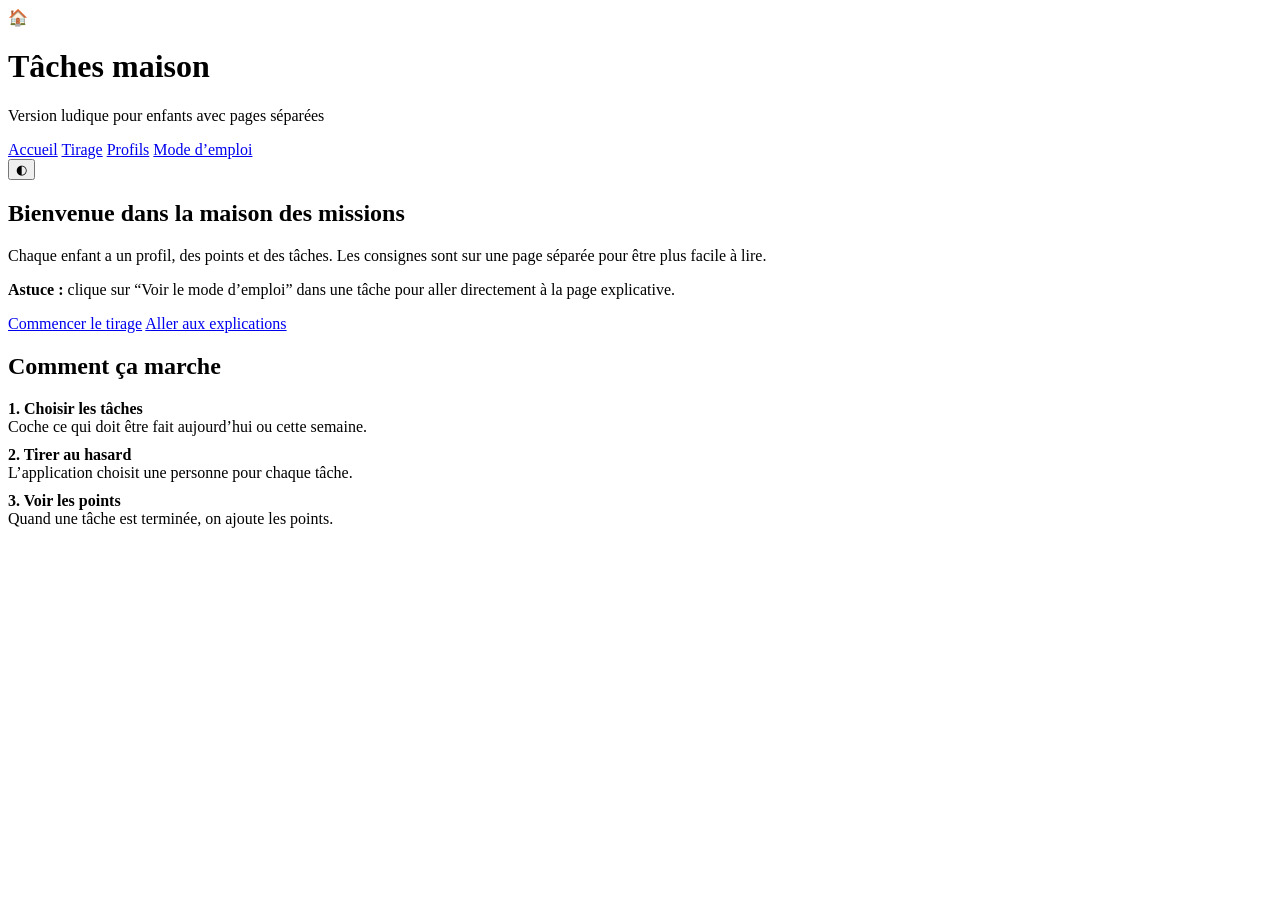
==== index.html @ 1781c097 "Add files via upload" ====
<!DOCTYPE html>
<html lang="fr" data-theme="light">
<head>
  <meta charset="UTF-8">
  <meta name="viewport" content="width=device-width, initial-scale=1.0">
  <title>Tâches maison enfants</title>
  <link rel="stylesheet" href="styles/main.css">
</head>
<body>
<div class="wrap">
  <header class="top">
    <div class="brand">
      <div class="logo">🏠</div>
      <div class="title">
        <h1>Tâches maison</h1>
        <p>Version ludique pour enfants avec pages séparées</p>
      </div>
    </div>
    <nav class="nav">
      <a href="index.html">Accueil</a>
      <a href="tirage.html">Tirage</a>
      <a href="profils.html">Profils</a>
      <a href="mode-emploi.html">Mode d’emploi</a>
    </nav>
    <button class="theme" data-theme-toggle>◐</button>
  </header>

  <section class="hero">
    <article class="card">
      <h2>Bienvenue dans la maison des missions</h2>
      <p class="muted">Chaque enfant a un profil, des points et des tâches. Les consignes sont sur une page séparée pour être plus facile à lire.</p>
      <p><strong>Astuce :</strong> clique sur “Voir le mode d’emploi” dans une tâche pour aller directement à la page explicative.</p>
      <div class="actions">
        <a class="btn p" href="tirage.html">Commencer le tirage</a>
        <a class="btn s" href="mode-emploi.html">Aller aux explications</a>
      </div>
    </article>
    <article class="card">
      <h2>Comment ça marche</h2>
      <div class="step"><strong>1. Choisir les tâches</strong><div class="mini">Coche ce qui doit être fait aujourd’hui ou cette semaine.</div></div>
      <div class="step" style="margin-top:10px"><strong>2. Tirer au hasard</strong><div class="mini">L’application choisit une personne pour chaque tâche.</div></div>
      <div class="step" style="margin-top:10px"><strong>3. Voir les points</strong><div class="mini">Quand une tâche est terminée, on ajoute les points.</div></div>
    </article>
  </section>
</div>
<script src="scripts/data.js"></script>
<script src="scripts/app.js"></script>
<script>setupThemeToggle();</script>
</body>
</html>
</html>
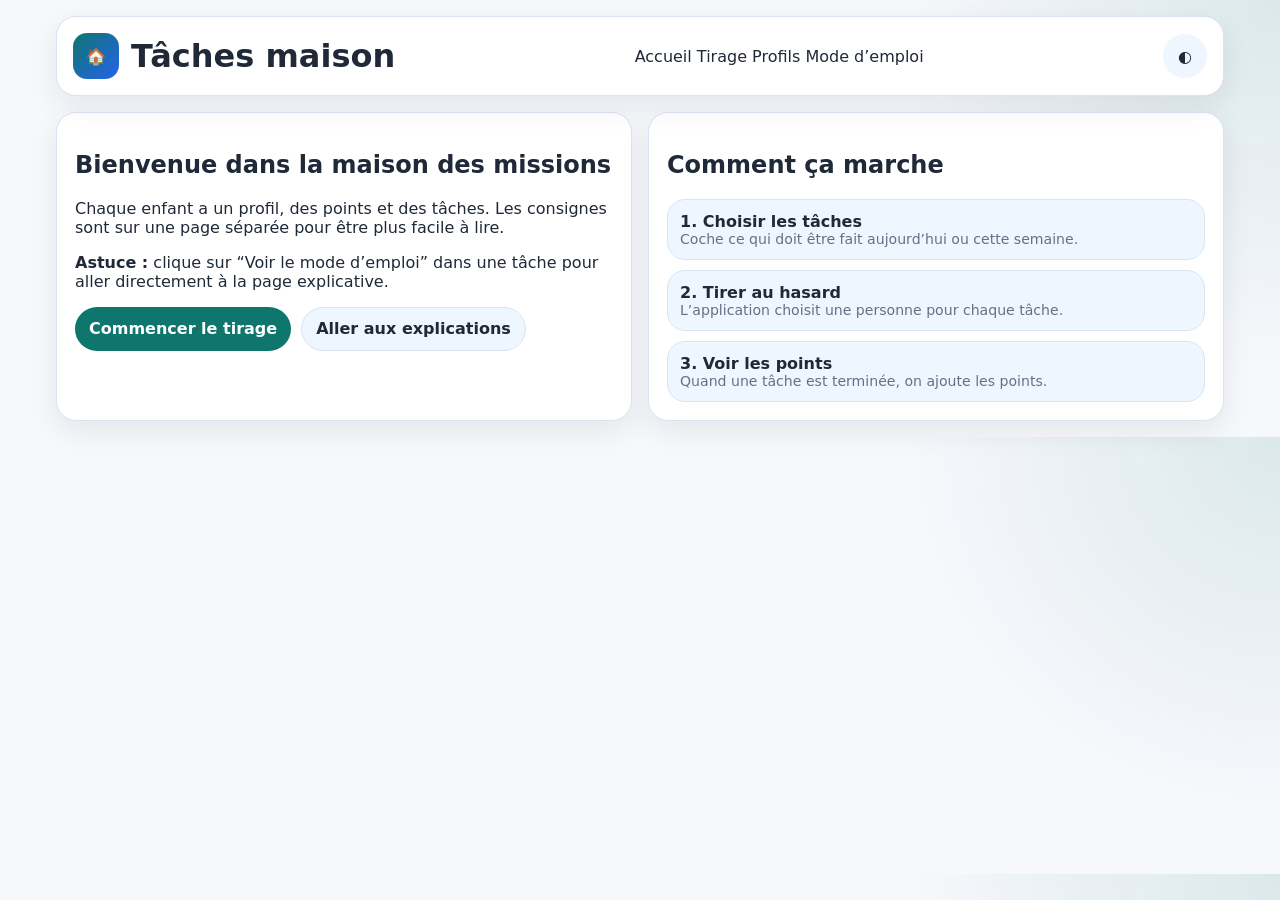
==== commit c698b5c2: "Update index.html" ====
--- a/index.html
+++ b/index.html
@@ -13,7 +13,6 @@
       <div class="logo">🏠</div>
       <div class="title">
         <h1>Tâches maison</h1>
-        <p>Version ludique pour enfants avec pages séparées</p>
       </div>
     </div>
     <nav class="nav">
@@ -48,4 +47,4 @@
 <script>setupThemeToggle();</script>
 </body>
 </html>
-</html>+</html>
--- a/styles/main.css
+++ b/styles/main.css
@@ -0,0 +1,246 @@
+:root {
+  --bg: #f7f8fc;
+  --surface: #ffffff;
+  --surface2: #eef6ff;
+  --text: #1f2937;
+  --muted: #667085;
+  --primary: #0f766e;
+  --primary2: #2563eb;
+  --accent: #f59e0b;
+  --good: #16a34a;
+  --border: #dbe3ef;
+  --shadow: 0 10px 30px rgba(15,23,42,.08);
+  --r: 20px;
+  --font: system-ui, -apple-system, Segoe UI, Roboto, sans-serif;
+}
+
+[data-theme="dark"] {
+  --bg: #0b1220;
+  --surface: #111827;
+  --surface2: #172033;
+  --text: #e5e7eb;
+  --muted: #9ca3af;
+  --primary: #2dd4bf;
+  --primary2: #60a5fa;
+  --accent: #fbbf24;
+  --good: #4ade80;
+  --border: #243244;
+  --shadow: 0 10px 30px rgba(0,0,0,.35);
+}
+
+* { box-sizing: border-box; }
+body {
+  margin: 0;
+  font-family: var(--font);
+  background: radial-gradient(circle at top right, color-mix(in srgb, var(--primary) 12%, transparent), transparent 28%), var(--bg);
+  color: var(--text);
+}
+a { color: inherit; text-decoration: none; }
+button, input { font: inherit; }
+button { cursor: pointer; border: 0; }
+
+.wrap {
+  max-width: 1200px;
+  margin: 0 auto;
+  padding: 16px;
+  display: grid;
+  gap: 16px;
+}
+
+.top {
+  display: flex;
+  justify-content: space-between;
+  align-items: center;
+  gap: 12px;
+  background: var(--surface);
+  border: 1px solid var(--border);
+  border-radius: var(--r);
+  padding: 16px;
+  box-shadow: var(--shadow);
+  position: sticky;
+  top: 16px;
+  z-index: 5;
+}
+
+.brand { display: flex; gap: 12px; align-items: center; }
+.logo {
+  width: 46px;
+  height: 46px;
+  border-radius: 14px;
+  background: linear-gradient(135deg, var(--primary), var(--primary2));
+  display: grid;
+  place-items: center;
+  color: white;
+  font-weight: 800;
+}
+.title h1 { margin: 0; }
+.title p { margin: 2px 0 0; color: var(--muted); }
+
+.theme {
+  min-width: 44px;
+  min-height: 44px;
+  border-radius: 999px;
+  background: var(--surface2);
+  color: var(--text);
+}
+
+.hero {
+  display: grid;
+  grid-template-columns: 1fr 1fr;
+  gap: 16px;
+}
+
+.card {
+  background: var(--surface);
+  border: 1px solid var(--border);
+  border-radius: var(--r);
+  box-shadow: var(--shadow);
+  padding: 18px;
+}
+
+.people {
+  display: grid;
+  grid-template-columns: repeat(5,minmax(0,1fr));
+  gap: 10px;
+}
+
+.person, .task, .step, .instruction, .result {
+  background: var(--surface2);
+  border: 1px solid var(--border);
+  border-radius: 18px;
+  padding: 12px;
+}
+
+.person input, .search {
+  width: 100%;
+  padding: 10px;
+  border-radius: 14px;
+  border: 1px solid var(--border);
+  background: var(--surface);
+  color: var(--text);
+}
+
+.task-columns {
+  display: grid;
+  grid-template-columns: 1fr 1fr;
+  gap: 12px;
+}
+
+.task {
+  display: flex;
+  gap: 10px;
+  align-items: flex-start;
+  margin-bottom: 10px;
+}
+.task input[type=checkbox] {
+  width: 18px;
+  height: 18px;
+  margin-top: 2px;
+  accent-color: var(--primary);
+}
+.task strong { display: block; }
+.task span, .mini { font-size: .88rem; color: var(--muted); }
+.task button {
+  margin-top: 8px;
+  background: none;
+  color: var(--primary);
+  text-decoration: underline;
+  padding: 0;
+}
+
+.actions {
+  display: flex;
+  flex-wrap: wrap;
+  gap: 10px;
+  margin-top: 14px;
+}
+
+.btn {
+  min-height: 44px;
+  padding: 0 14px;
+  border-radius: 999px;
+  font-weight: 800;
+  display: inline-flex;
+  align-items: center;
+  justify-content: center;
+}
+.p { background: var(--primary); color: white; }
+.s { background: var(--surface2); color: var(--text); border: 1px solid var(--border); }
+
+.stats {
+  display: grid;
+  grid-template-columns: repeat(4,minmax(0,1fr));
+  gap: 10px;
+  margin-bottom: 14px;
+}
+.stat {
+  background: var(--surface2);
+  border: 1px solid var(--border);
+  border-radius: 18px;
+  padding: 12px;
+}
+.stat span {
+  display: block;
+  font-size: .75rem;
+  text-transform: uppercase;
+  letter-spacing: .06em;
+  color: var(--muted);
+  margin-bottom: 5px;
+}
+
+.results {
+  display: grid;
+  gap: 10px;
+}
+
+.assignment {
+  display: grid;
+  grid-template-columns: 1fr auto auto;
+  gap: 10px;
+  align-items: center;
+  padding: 14px;
+  border-radius: 18px;
+  background: linear-gradient(135deg, color-mix(in srgb, var(--primary) 10%, var(--surface2)), var(--surface2));
+  border: 1px solid color-mix(in srgb, var(--primary) 22%, transparent);
+}
+
+.assignment.done {
+  background: linear-gradient(135deg, color-mix(in srgb, var(--good) 14%, var(--surface2)), var(--surface2));
+}
+
+.badge {
+  display: inline-flex;
+  padding: 5px 10px;
+  border-radius: 999px;
+  background: color-mix(in srgb, var(--primary) 14%, var(--surface2));
+  color: var(--primary);
+  font-weight: 800;
+  font-size: .78rem;
+}
+
+.donebtn {
+  min-height: 42px;
+  padding: 0 12px;
+  border-radius: 999px;
+  font-weight: 800;
+  background: color-mix(in srgb, var(--good) 18%, var(--surface2));
+  color: var(--good);
+}
+.donebtn.done { background: var(--good); color: white; }
+
+.empty {
+  padding: 40px 16px;
+  text-align: center;
+  color: var(--muted);
+  border: 1px dashed var(--border);
+  border-radius: 18px;
+}
+
+@media (max-width: 900px) {
+  .hero, .task-columns, .stats, .people { grid-template-columns: 1fr 1fr; }
+  .assignment { grid-template-columns: 1fr; }
+}
+@media (max-width: 650px) {
+  .hero, .task-columns, .stats, .people { grid-template-columns: 1fr; }
+  .top { flex-direction: column; align-items: flex-start; }
+}
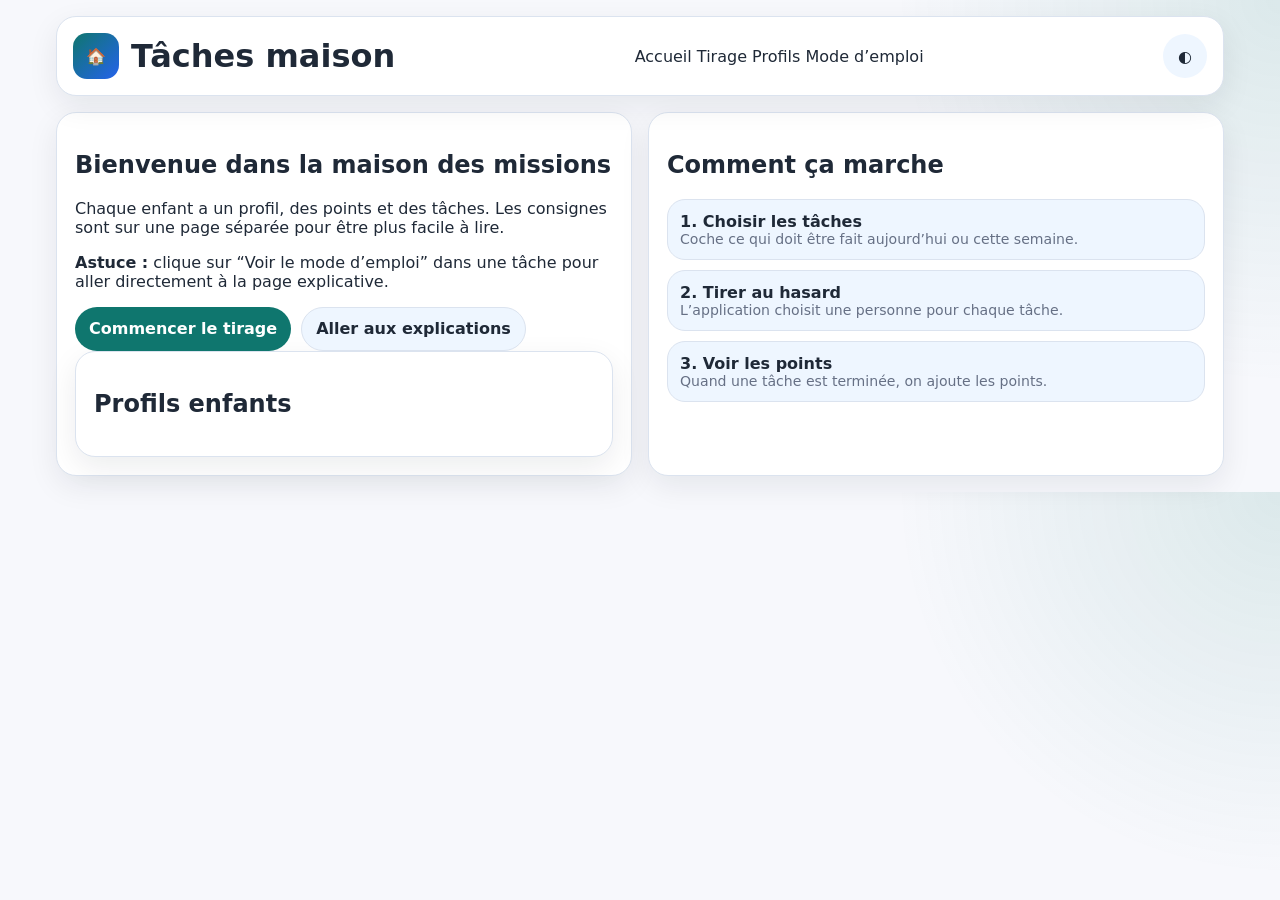
==== commit ba474a24: "Update index.html" ====
--- a/index.html
+++ b/index.html
@@ -33,6 +33,10 @@
         <a class="btn p" href="tirage.html">Commencer le tirage</a>
         <a class="btn s" href="mode-emploi.html">Aller aux explications</a>
       </div>
+<section class="card" id="profils">
+  <h2>Profils enfants</h2>
+  <div class="people" id="peopleGrid"></div>
+</section>
     </article>
     <article class="card">
       <h2>Comment ça marche</h2>
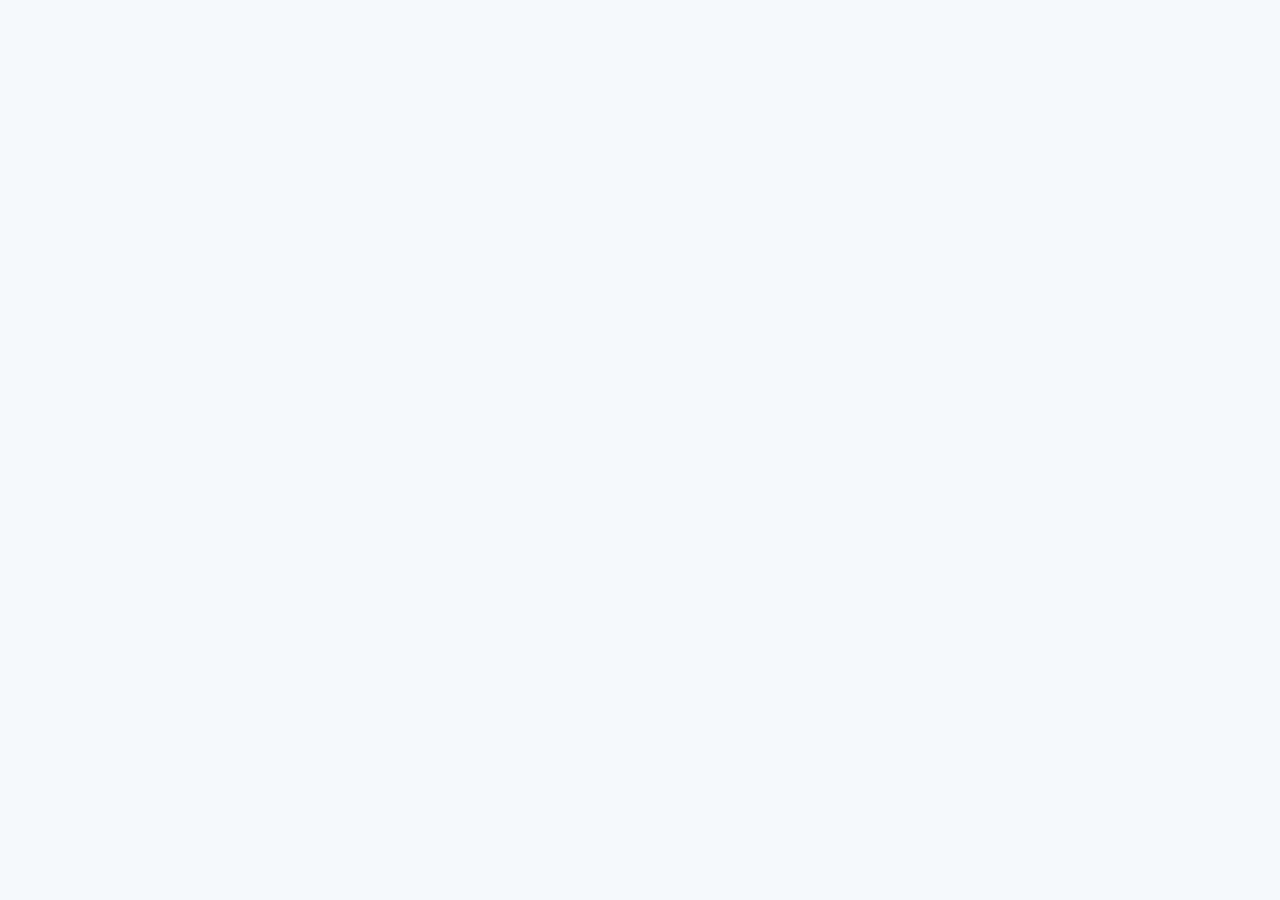
==== commit 4780672a: "Update index.html" ====
--- a/index.html
+++ b/index.html
@@ -4,51 +4,163 @@
   <meta charset="UTF-8">
   <meta name="viewport" content="width=device-width, initial-scale=1.0">
   <title>Tâches maison enfants</title>
-  <link rel="stylesheet" href="styles/main.css">
-</head>
-<body>
-<div class="wrap">
-  <header class="top">
-    <div class="brand">
-      <div class="logo">🏠</div>
-      <div class="title">
-        <h1>Tâches maison</h1>
-      </div>
-    </div>
-    <nav class="nav">
-      <a href="index.html">Accueil</a>
-      <a href="tirage.html">Tirage</a>
-      <a href="profils.html">Profils</a>
-      <a href="mode-emploi.html">Mode d’emploi</a>
-    </nav>
-    <button class="theme" data-theme-toggle>◐</button>
-  </header>
+  <style>
+    :root {
+      --bg: #f7f8fc;
+      --surface: #ffffff;
+      --surface2: #eef6ff;
+      --text: #1f2937;
+      --muted: #667085;
+      --primary: #0f766e;
+      --primary2: #2563eb;
+      --accent: #f59e0b;
+      --good: #16a34a;
+      --border: #dbe3ef;
+      --shadow: 0 10px 30px rgba(15,23,42,.08);
+      --r: 20px;
+      --font: system-ui, -apple-system, Segoe UI, Roboto, sans-serif;
+    }
+    [data-theme="dark"] {
+      --bg: #0b1220;
+      --surface: #111827;
+      --surface2: #172033;
+      --text: #e5e7eb;
+      --muted: #9ca3af;
+      --primary: #2dd4bf;
+      --primary2: #60a5fa;
+      --accent: #fbbf24;
+      --good: #4ade80;
+      --border: #243244;
+      --shadow: 0 10px 30px rgba(0,0,0,.35);
+    }
+    * { box-sizing: border-box; }
+    body {
+      margin: 0;
+      font-family: var(--font);
+      background: radial-gradient(circle at top right, color-mix(in srgb, var(--primary) 12%, transparent), transparent 28%), var(--bg);
+      color: var(--text);
+    }
+    a { color: inherit; text-decoration: none; }
+    button, input { font: inherit; }
+    button { cursor: pointer; border: 0; }
 
-  <section class="hero">
-    <article class="card">
-      <h2>Bienvenue dans la maison des missions</h2>
-      <p class="muted">Chaque enfant a un profil, des points et des tâches. Les consignes sont sur une page séparée pour être plus facile à lire.</p>
-      <p><strong>Astuce :</strong> clique sur “Voir le mode d’emploi” dans une tâche pour aller directement à la page explicative.</p>
-      <div class="actions">
-        <a class="btn p" href="tirage.html">Commencer le tirage</a>
-        <a class="btn s" href="mode-emploi.html">Aller aux explications</a>
-      </div>
-<section class="card" id="profils">
-  <h2>Profils enfants</h2>
-  <div class="people" id="peopleGrid"></div>
-</section>
-    </article>
-    <article class="card">
-      <h2>Comment ça marche</h2>
-      <div class="step"><strong>1. Choisir les tâches</strong><div class="mini">Coche ce qui doit être fait aujourd’hui ou cette semaine.</div></div>
-      <div class="step" style="margin-top:10px"><strong>2. Tirer au hasard</strong><div class="mini">L’application choisit une personne pour chaque tâche.</div></div>
-      <div class="step" style="margin-top:10px"><strong>3. Voir les points</strong><div class="mini">Quand une tâche est terminée, on ajoute les points.</div></div>
-    </article>
-  </section>
-</div>
-<script src="scripts/data.js"></script>
-<script src="scripts/app.js"></script>
-<script>setupThemeToggle();</script>
-</body>
-</html>
-</html>
+    .wrap {
+      max-width: 1200px;
+      margin: 0 auto;
+      padding: 16px;
+      display: grid;
+      gap: 16px;
+    }
+
+    .top {
+      display: flex;
+      justify-content: space-between;
+      align-items: center;
+      gap: 12px;
+      background: var(--surface);
+      border: 1px solid var(--border);
+      border-radius: var(--r);
+      padding: 16px;
+      box-shadow: var(--shadow);
+      position: sticky;
+      top: 16px;
+      z-index: 5;
+    }
+
+    .brand { display: flex; gap: 12px; align-items: center; }
+    .logo {
+      width: 46px;
+      height: 46px;
+      border-radius: 14px;
+      background: linear-gradient(135deg, var(--primary), var(--primary2));
+      display: grid;
+      place-items: center;
+      color: white;
+      font-weight: 800;
+    }
+    .title h1 { margin: 0; }
+    .title p { margin: 2px 0 0; color: var(--muted); }
+
+    .theme {
+      min-width: 44px;
+      min-height: 44px;
+      border-radius: 999px;
+      background: var(--surface2);
+      color: var(--text);
+    }
+
+    .hero {
+      display: grid;
+      grid-template-columns: 1fr 1fr;
+      gap: 16px;
+    }
+
+    .card {
+      background: var(--surface);
+      border: 1px solid var(--border);
+      border-radius: var(--r);
+      box-shadow: var(--shadow);
+      padding: 18px;
+    }
+
+    .people {
+      display: grid;
+      grid-template-columns: repeat(5,minmax(0,1fr));
+      gap: 10px;
+    }
+
+    .person, .task, .step, .instruction, .result {
+      background: var(--surface2);
+      border: 1px solid var(--border);
+      border-radius: 18px;
+      padding: 12px;
+    }
+
+    .person input, .search {
+      width: 100%;
+      padding: 10px;
+      border-radius: 14px;
+      border: 1px solid var(--border);
+      background: var(--surface);
+      color: var(--text);
+    }
+
+    .avatar {
+      width: 52px;
+      height: 52px;
+      border-radius: 18px;
+      display: grid;
+      place-items: center;
+      color: white;
+      font-weight: 900;
+      background: var(--primary);
+      overflow: hidden;
+    }
+
+    .avatar img {
+      width: 100%;
+      height: 100%;
+      object-fit: cover;
+    }
+
+    .task-columns {
+      display: grid;
+      grid-template-columns: 1fr 1fr;
+      gap: 12px;
+    }
+
+    .task {
+      display: flex;
+      gap: 10px;
+      align-items: flex-start;
+      margin-bottom: 10px;
+    }
+    .task input[type=checkbox] {
+      width: 18px;
+      height: 18px;
+      margin-top: 2px;
+      accent-color: var(--primary);
+    }
+    .task strong { display: block; }
+    .task span, .mini { font-size: .88rem; color: var(--muted); }
+    .task butt
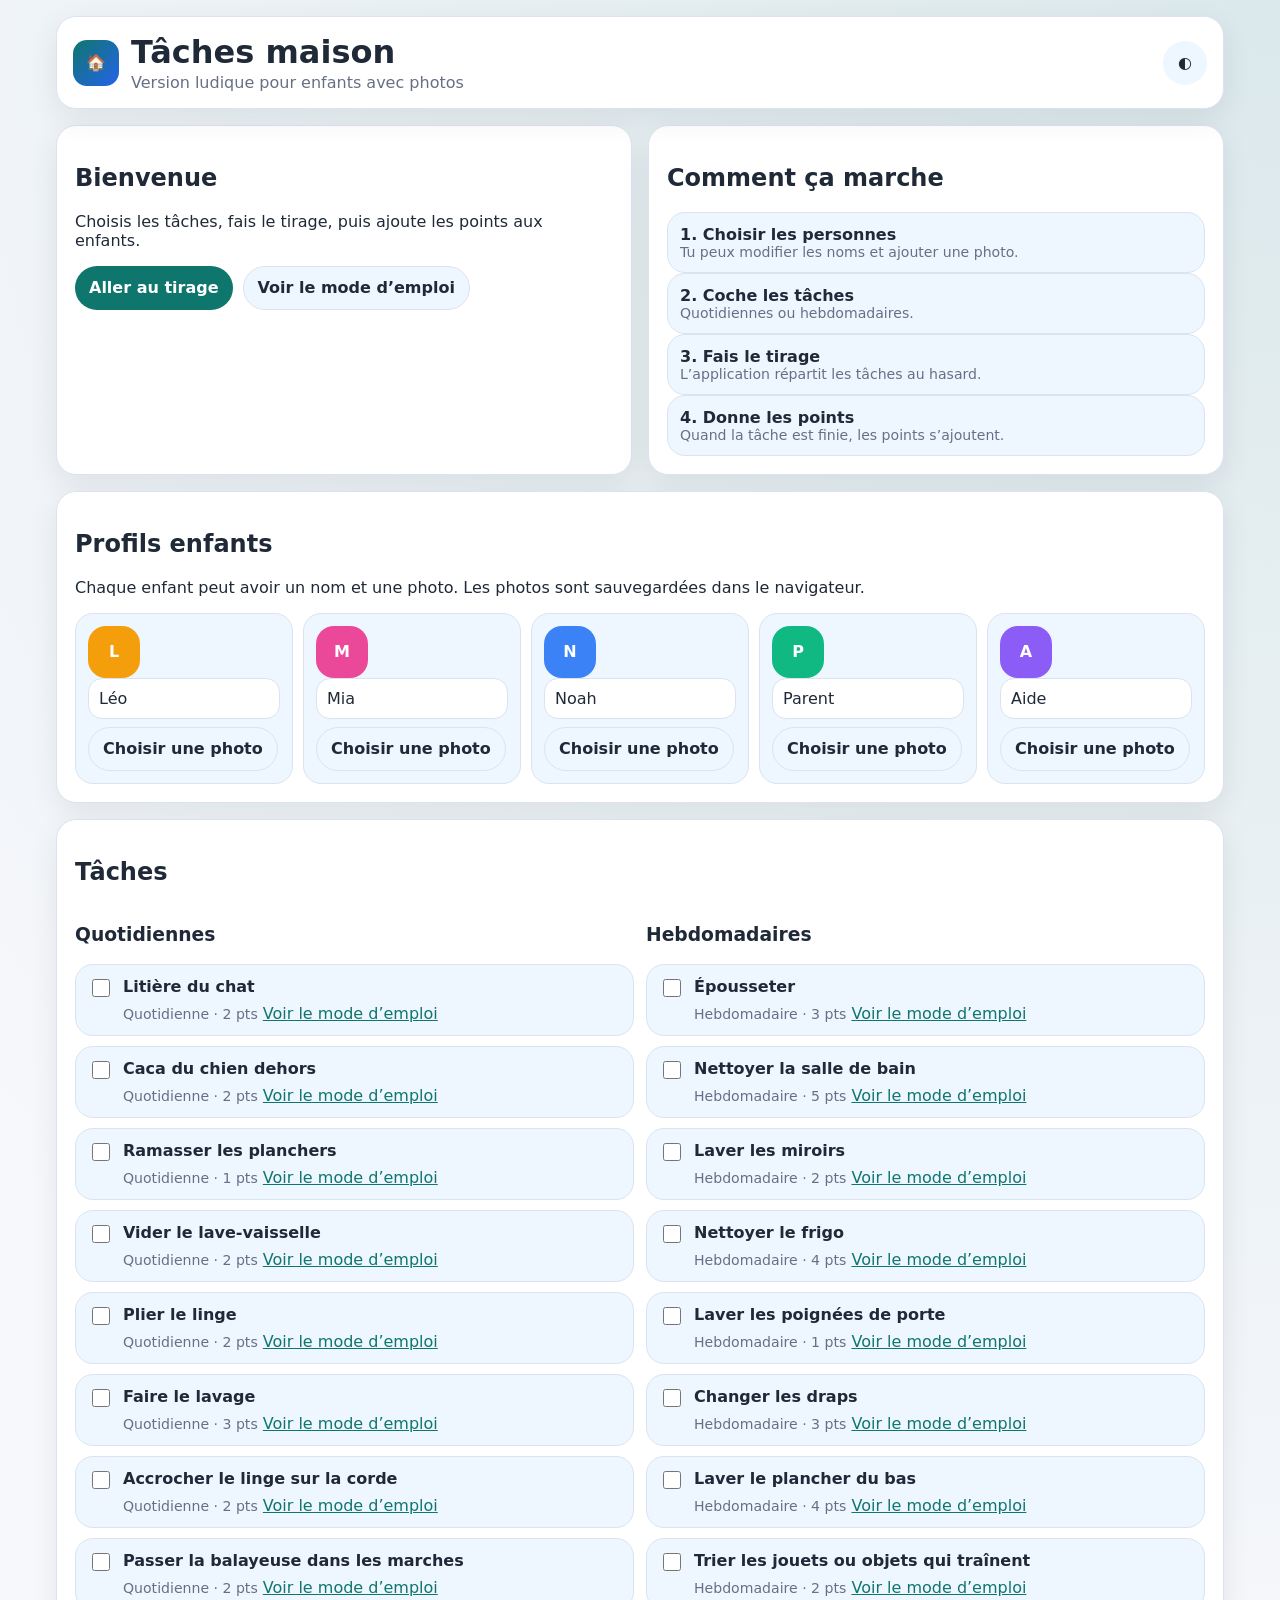
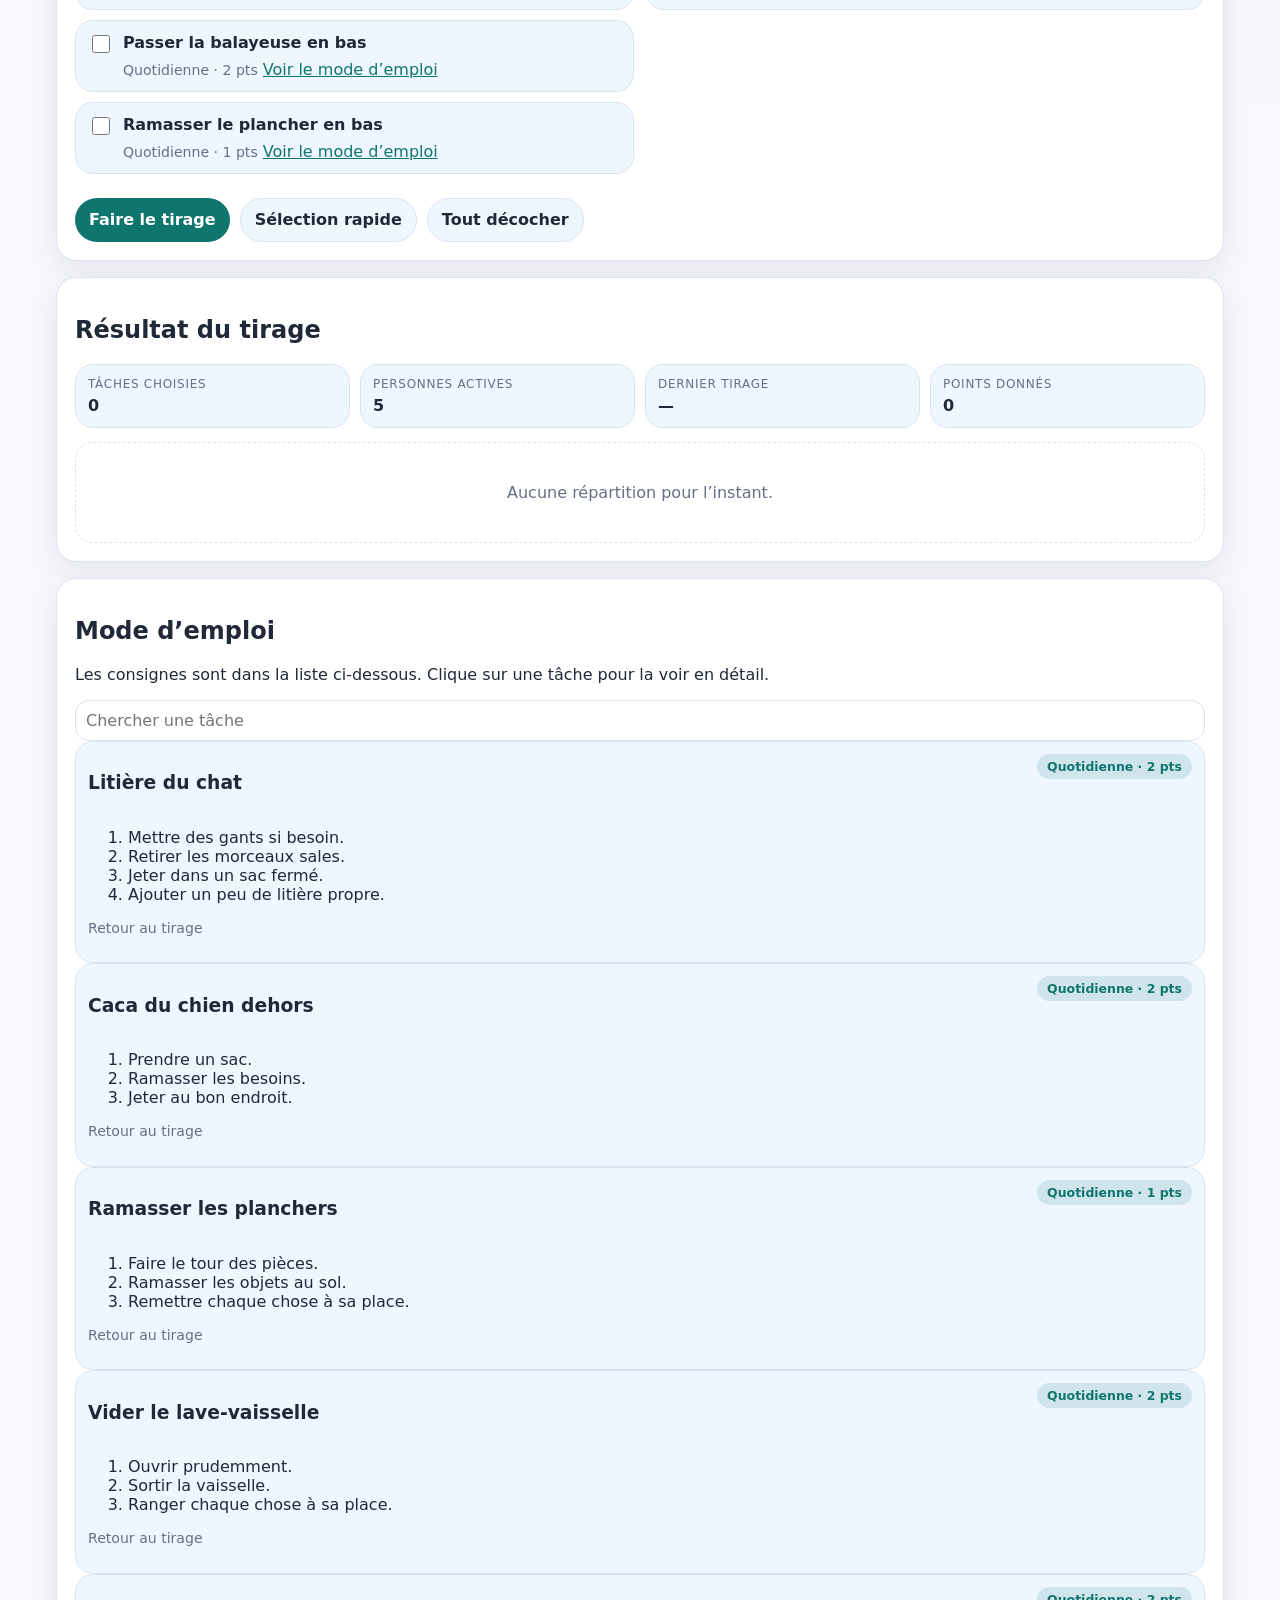
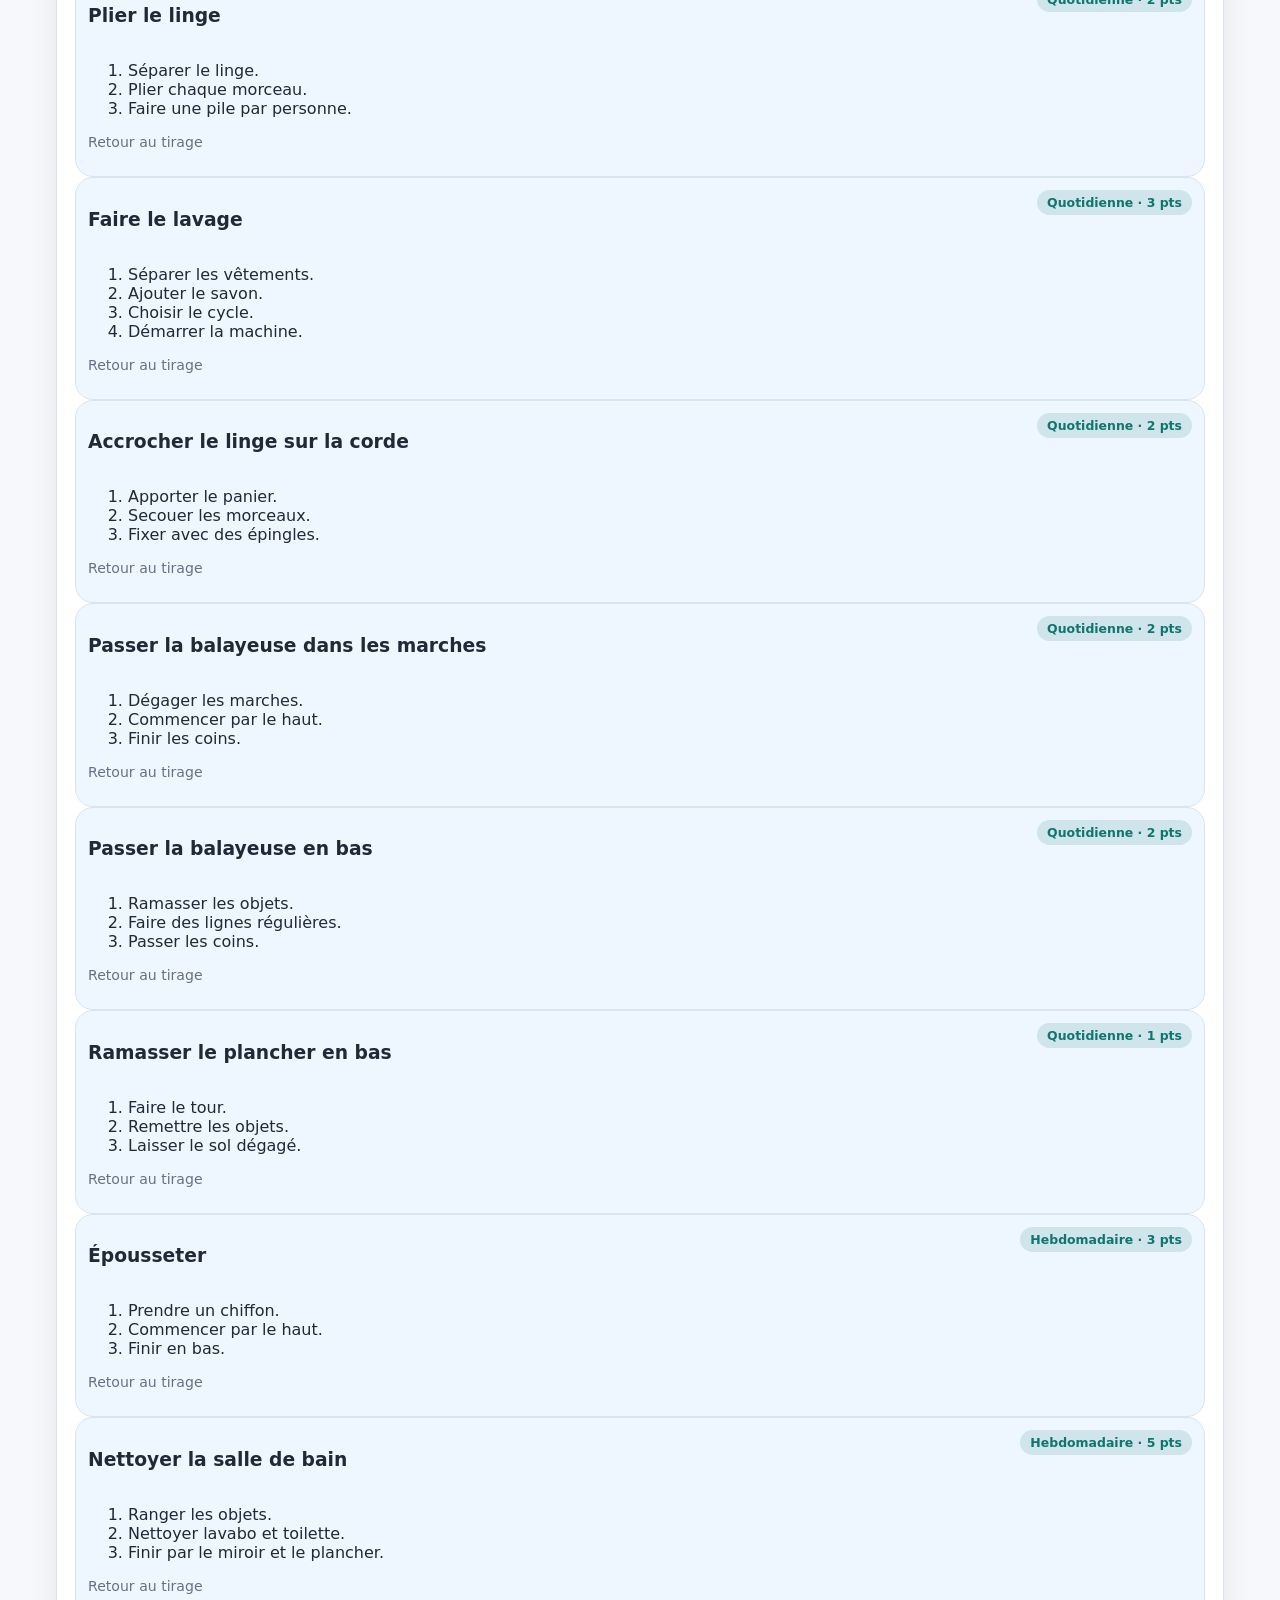
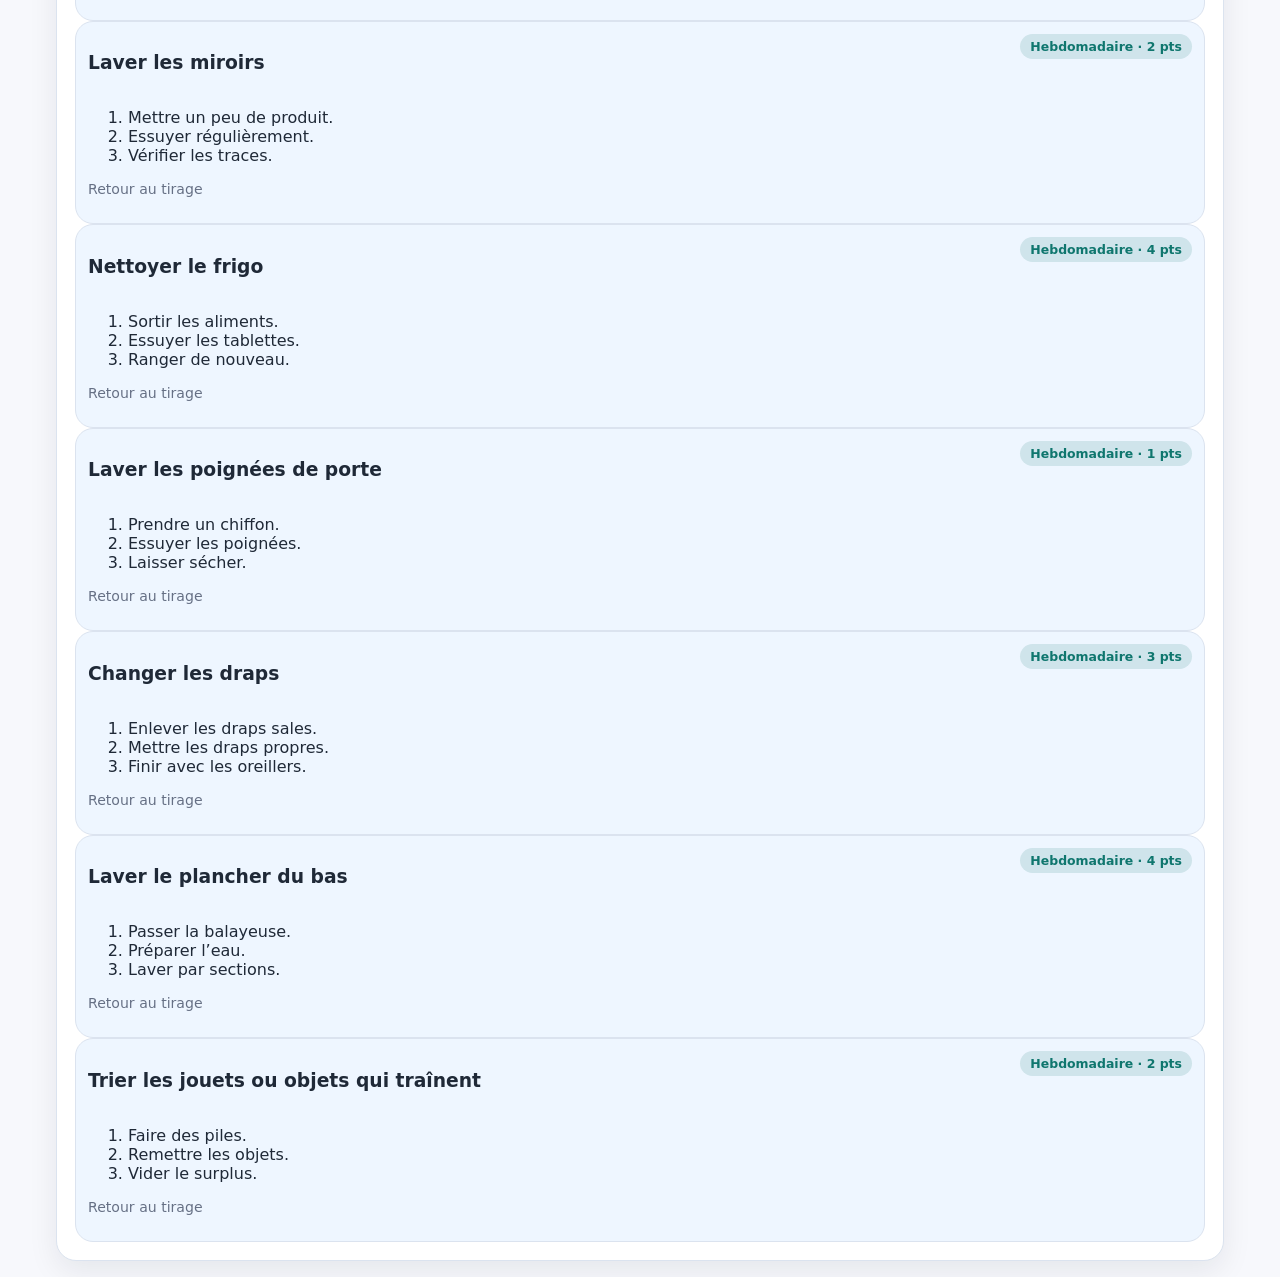
==== commit 762cb2e0: "Update index.html" ====
--- a/index.html
+++ b/index.html
@@ -163,4 +163,447 @@
     }
     .task strong { display: block; }
     .task span, .mini { font-size: .88rem; color: var(--muted); }
-    .task butt+    .task button {
+      margin-top: 8px;
+      background: none;
+      color: var(--primary);
+      text-decoration: underline;
+      padding: 0;
+    }
+
+    .actions {
+      display: flex;
+      flex-wrap: wrap;
+      gap: 10px;
+      margin-top: 14px;
+    }
+
+    .btn {
+      min-height: 44px;
+      padding: 0 14px;
+      border-radius: 999px;
+      font-weight: 800;
+      display: inline-flex;
+      align-items: center;
+      justify-content: center;
+    }
+    .p { background: var(--primary); color: white; }
+    .s { background: var(--surface2); color: var(--text); border: 1px solid var(--border); }
+
+    .stats {
+      display: grid;
+      grid-template-columns: repeat(4,minmax(0,1fr));
+      gap: 10px;
+      margin-bottom: 14px;
+    }
+    .stat {
+      background: var(--surface2);
+      border: 1px solid var(--border);
+      border-radius: 18px;
+      padding: 12px;
+    }
+    .stat span {
+      display: block;
+      font-size: .75rem;
+      text-transform: uppercase;
+      letter-spacing: .06em;
+      color: var(--muted);
+      margin-bottom: 5px;
+    }
+
+    .results {
+      display: grid;
+      gap: 10px;
+    }
+
+    .assignment {
+      display: grid;
+      grid-template-columns: 1fr auto auto;
+      gap: 10px;
+      align-items: center;
+      padding: 14px;
+      border-radius: 18px;
+      background: linear-gradient(135deg, color-mix(in srgb, var(--primary) 10%, var(--surface2)), var(--surface2));
+      border: 1px solid color-mix(in srgb, var(--primary) 22%, transparent);
+    }
+
+    .assignment.done {
+      background: linear-gradient(135deg, color-mix(in srgb, var(--good) 14%, var(--surface2)), var(--surface2));
+    }
+
+    .badge {
+      display: inline-flex;
+      padding: 5px 10px;
+      border-radius: 999px;
+      background: color-mix(in srgb, var(--primary) 14%, var(--surface2));
+      color: var(--primary);
+      font-weight: 800;
+      font-size: .78rem;
+    }
+
+    .donebtn {
+      min-height: 42px;
+      padding: 0 12px;
+      border-radius: 999px;
+      font-weight: 800;
+      background: color-mix(in srgb, var(--good) 18%, var(--surface2));
+      color: var(--good);
+    }
+    .donebtn.done { background: var(--good); color: white; }
+
+    .empty {
+      padding: 40px 16px;
+      text-align: center;
+      color: var(--muted);
+      border: 1px dashed var(--border);
+      border-radius: 18px;
+    }
+
+    @media (max-width: 900px) {
+      .hero, .task-columns, .stats, .people { grid-template-columns: 1fr 1fr; }
+      .assignment { grid-template-columns: 1fr; }
+    }
+    @media (max-width: 650px) {
+      .hero, .task-columns, .stats, .people { grid-template-columns: 1fr; }
+      .top { flex-direction: column; align-items: flex-start; }
+    }
+  </style>
+</head>
+<body>
+  <div class="wrap">
+    <header class="top">
+      <div class="brand">
+        <div class="logo">🏠</div>
+        <div class="title">
+          <h1>Tâches maison</h1>
+          <p>Version ludique pour enfants avec photos</p>
+        </div>
+      </div>
+      <button class="theme" data-theme-toggle>◐</button>
+    </header>
+
+    <section class="hero">
+      <article class="card">
+        <h2>Bienvenue</h2>
+        <p>Choisis les tâches, fais le tirage, puis ajoute les points aux enfants.</p>
+        <div class="actions">
+          <a class="btn p" href="#tirage">Aller au tirage</a>
+          <a class="btn s" href="#explications">Voir le mode d’emploi</a>
+        </div>
+      </article>
+
+      <article class="card">
+        <h2>Comment ça marche</h2>
+        <div class="step"><strong>1. Choisir les personnes</strong><div class="mini">Tu peux modifier les noms et ajouter une photo.</div></div>
+        <div class="step"><strong>2. Coche les tâches</strong><div class="mini">Quotidiennes ou hebdomadaires.</div></div>
+        <div class="step"><strong>3. Fais le tirage</strong><div class="mini">L’application répartit les tâches au hasard.</div></div>
+        <div class="step"><strong>4. Donne les points</strong><div class="mini">Quand la tâche est finie, les points s’ajoutent.</div></div>
+      </article>
+    </section>
+
+    <section class="card" id="profils">
+      <h2>Profils enfants</h2>
+      <p class="muted">Chaque enfant peut avoir un nom et une photo. Les photos sont sauvegardées dans le navigateur.</p>
+      <div class="people" id="peopleGrid"></div>
+    </section>
+
+    <section class="card" id="tirage">
+      <h2>Tâches</h2>
+      <div class="task-columns">
+        <div>
+          <h3>Quotidiennes</h3>
+          <div id="dailyTasks"></div>
+        </div>
+        <div>
+          <h3>Hebdomadaires</h3>
+          <div id="weeklyTasks"></div>
+        </div>
+      </div>
+
+      <div class="actions">
+        <button class="btn p" id="drawBtn">Faire le tirage</button>
+        <button class="btn s" id="quickBtn">Sélection rapide</button>
+        <button class="btn s" id="clearBtn">Tout décocher</button>
+      </div>
+    </section>
+
+    <section class="card">
+      <h2>Résultat du tirage</h2>
+      <div class="stats">
+        <div class="stat"><span>Tâches choisies</span><strong id="selectedCount">0</strong></div>
+        <div class="stat"><span>Personnes actives</span><strong id="peopleCount">0</strong></div>
+        <div class="stat"><span>Dernier tirage</span><strong id="lastDraw">—</strong></div>
+        <div class="stat"><span>Points donnés</span><strong id="doneCount">0</strong></div>
+      </div>
+      <div id="results" class="results"></div>
+    </section>
+
+    <section class="card" id="explications">
+      <h2>Mode d’emploi</h2>
+      <p>Les consignes sont dans la liste ci-dessous. Clique sur une tâche pour la voir en détail.</p>
+      <input class="search" id="search" placeholder="Chercher une tâche">
+      <div id="instructionList"></div>
+    </section>
+  </div>
+
+  <script>
+    const APP_KEY = "taches-maison-enfants-v1";
+
+    const defaultData = {
+      people: [
+        { name: "Léo", role: "Enfant", color: "#f59e0b", points: 0, avatar: "" },
+        { name: "Mia", role: "Enfant", color: "#ec4899", points: 0, avatar: "" },
+        { name: "Noah", role: "Enfant", color: "#3b82f6", points: 0, avatar: "" },
+        { name: "Parent", role: "Parent", color: "#10b981", points: 0, avatar: "" },
+        { name: "Aide", role: "Autre", color: "#8b5cf6", points: 0, avatar: "" }
+      ],
+      tasks: [
+        { id: "litiere-chat", name: "Litière du chat", type: "daily", points: 2, instructions: ["Mettre des gants si besoin.", "Retirer les morceaux sales.", "Jeter dans un sac fermé.", "Ajouter un peu de litière propre."] },
+        { id: "caca-chien", name: "Caca du chien dehors", type: "daily", points: 2, instructions: ["Prendre un sac.", "Ramasser les besoins.", "Jeter au bon endroit."] },
+        { id: "ramasser-planchers", name: "Ramasser les planchers", type: "daily", points: 1, instructions: ["Faire le tour des pièces.", "Ramasser les objets au sol.", "Remettre chaque chose à sa place."] },
+        { id: "vider-lave-vaisselle", name: "Vider le lave-vaisselle", type: "daily", points: 2, instructions: ["Ouvrir prudemment.", "Sortir la vaisselle.", "Ranger chaque chose à sa place."] },
+        { id: "plier-linge", name: "Plier le linge", type: "daily", points: 2, instructions: ["Séparer le linge.", "Plier chaque morceau.", "Faire une pile par personne."] },
+        { id: "faire-lavage", name: "Faire le lavage", type: "daily", points: 3, instructions: ["Séparer les vêtements.", "Ajouter le savon.", "Choisir le cycle.", "Démarrer la machine."] },
+        { id: "accrocher-linge", name: "Accrocher le linge sur la corde", type: "daily", points: 2, instructions: ["Apporter le panier.", "Secouer les morceaux.", "Fixer avec des épingles."] },
+        { id: "balayeuse-marches", name: "Passer la balayeuse dans les marches", type: "daily", points: 2, instructions: ["Dégager les marches.", "Commencer par le haut.", "Finir les coins."] },
+        { id: "balayeuse-bas", name: "Passer la balayeuse en bas", type: "daily", points: 2, instructions: ["Ramasser les objets.", "Faire des lignes régulières.", "Passer les coins."] },
+        { id: "ramasser-bas", name: "Ramasser le plancher en bas", type: "daily", points: 1, instructions: ["Faire le tour.", "Remettre les objets.", "Laisser le sol dégagé."] },
+        { id: "epousseter", name: "Épousseter", type: "weekly", points: 3, instructions: ["Prendre un chiffon.", "Commencer par le haut.", "Finir en bas."] },
+        { id: "sdb", name: "Nettoyer la salle de bain", type: "weekly", points: 5, instructions: ["Ranger les objets.", "Nettoyer lavabo et toilette.", "Finir par le miroir et le plancher."] },
+        { id: "miroirs", name: "Laver les miroirs", type: "weekly", points: 2, instructions: ["Mettre un peu de produit.", "Essuyer régulièrement.", "Vérifier les traces."] },
+        { id: "frigo", name: "Nettoyer le frigo", type: "weekly", points: 4, instructions: ["Sortir les aliments.", "Essuyer les tablettes.", "Ranger de nouveau."] },
+        { id: "poignees", name: "Laver les poignées de porte", type: "weekly", points: 1, instructions: ["Prendre un chiffon.", "Essuyer les poignées.", "Laisser sécher."] },
+        { id: "draps", name: "Changer les draps", type: "weekly", points: 3, instructions: ["Enlever les draps sales.", "Mettre les draps propres.", "Finir avec les oreillers."] },
+        { id: "plancher-bas", name: "Laver le plancher du bas", type: "weekly", points: 4, instructions: ["Passer la balayeuse.", "Préparer l’eau.", "Laver par sections."] },
+        { id: "jouets", name: "Trier les jouets ou objets qui traînent", type: "weekly", points: 2, instructions: ["Faire des piles.", "Remettre les objets.", "Vider le surplus."] }
+      ],
+      selectedTasks: [],
+      assignments: [],
+      completedKeys: [],
+      lastDraw: "—"
+    };
+
+    let data = loadData();
+
+    function loadData() {
+      const saved = localStorage.getItem(APP_KEY);
+      if (!saved) return structuredClone(defaultData);
+      try { return { ...structuredClone(defaultData), ...JSON.parse(saved) }; }
+      catch { return structuredClone(defaultData); }
+    }
+    function saveData(d) { localStorage.setItem(APP_KEY, JSON.stringify(d)); }
+    function shuffle(array) { const copy = [...array]; for (let i = copy.length - 1; i > 0; i--) { const j = Math.floor(Math.random() * (i + 1)); [copy[i], copy[j]] = [copy[j], copy[i]]; } return copy; }
+
+    function setupThemeToggle() {
+      const btn = document.querySelector("[data-theme-toggle]");
+      const root = document.documentElement;
+      const saved = localStorage.getItem("app-theme") || "light";
+      root.setAttribute("data-theme", saved);
+      if (!btn) return;
+      btn.addEventListener("click", () => {
+        const next = root.getAttribute("data-theme") === "dark" ? "light" : "dark";
+        root.setAttribute("data-theme", next);
+        localStorage.setItem("app-theme", next);
+      });
+    }
+
+    function taskById(id) { return data.tasks.find(task => task.id === id); }
+
+    function renderPeople() {
+      const grid = document.getElementById("peopleGrid");
+      grid.innerHTML = data.people.map((person, index) => `
+        <article class="person">
+          <div class="avatar" style="background:${person.color}">
+            ${person.avatar ? `<img src="${person.avatar}" alt="${person.name}" style="width:100%;height:100%;object-fit:cover">` : person.name.charAt(0)}
+          </div>
+          <input value="${person.name}" data-person-name="${index}" placeholder="Nom">
+          <label class="btn s" style="margin-top:8px">
+            Choisir une photo
+            <input type="file" accept="image/*" capture="user" style="display:none" data-person-photo="${index}">
+          </label>
+        </article>
+      `).join("");
+    }
+
+    function taskCard(task) {
+      return `
+        <label class="task">
+          <input type="checkbox" data-task-id="${task.id}" ${data.selectedTasks.includes(task.id) ? "checked" : ""}>
+          <div>
+            <strong>${task.name}</strong>
+            <span>${task.type === "daily" ? "Quotidienne" : "Hebdomadaire"} · ${task.points} pts</span>
+            <button type="button" data-open="${task.id}">Voir le mode d’emploi</button>
+          </div>
+        </label>
+      `;
+    }
+
+    function renderTasks() {
+      document.getElementById("dailyTasks").innerHTML = data.tasks.filter(t => t.type === "daily").map(taskCard).join("");
+      document.getElementById("weeklyTasks").innerHTML = data.tasks.filter(t => t.type === "weekly").map(taskCard).join("");
+      updateCounts();
+    }
+
+    function updateCounts() {
+      document.getElementById("selectedCount").textContent = data.selectedTasks.length;
+      document.getElementById("peopleCount").textContent = data.people.filter(p => p.name.trim()).length;
+      document.getElementById("lastDraw").textContent = data.lastDraw;
+      document.getElementById("doneCount").textContent = data.completedKeys.length;
+    }
+
+    function renderResults() {
+      const resultsEl = document.getElementById("results");
+      if (!data.assignments.length) {
+        resultsEl.innerHTML = `<div class="empty">Aucune répartition pour l’instant.</div>`;
+        updateCounts();
+        return;
+      }
+
+      resultsEl.innerHTML = data.assignments.map((assignment, index) => {
+        const key = `${assignment.taskId}__${assignment.personName}__${index}`;
+        const done = data.completedKeys.includes(key);
+        const task = taskById(assignment.taskId);
+        return `
+          <article class="assignment ${done ? "done" : ""}">
+            <div>
+              <small>${assignment.type === "daily" ? "Aujourd’hui" : "Cette semaine"}</small>
+              <strong>${assignment.taskName}</strong>
+              <div class="mini">${task.points} point${task.points > 1 ? "s" : ""}</div>
+            </div>
+            <div class="badge">${assignment.personName}</div>
+            <button class="donebtn ${done ? "done" : ""}" data-done="${key}">${done ? "Terminée" : "Terminer + points"}</button>
+          </article>
+        `;
+      }).join("");
+      updateCounts();
+    }
+
+    function drawAssignments() {
+      const activePeople = data.people.filter(p => p.name.trim()).map(p => p.name);
+      const selected = data.tasks.filter(t => data.selectedTasks.includes(t.id));
+      if (!activePeople.length || !selected.length) return;
+
+      const shuffledPeople = shuffle(activePeople);
+      data.assignments = shuffle(selected).map((task, index) => ({
+        taskId: task.id,
+        taskName: task.name,
+        type: task.type,
+        personName: shuffledPeople[index % shuffledPeople.length]
+      }));
+
+      data.completedKeys = [];
+      data.lastDraw = new Date().toLocaleTimeString("fr-CA", { hour: "2-digit", minute: "2-digit" });
+      saveData(data);
+      renderResults();
+    }
+
+    function quickSelect() {
+      data.selectedTasks = data.tasks.filter(t => t.type === "daily").slice(0, 5).map(t => t.id);
+      saveData(data);
+      renderTasks();
+    }
+
+    function clearAll() {
+      data.selectedTasks = [];
+      data.assignments = [];
+      data.completedKeys = [];
+      data.lastDraw = "—";
+      saveData(data);
+      renderTasks();
+      renderResults();
+    }
+
+    function completeTask(key) {
+      if (data.completedKeys.includes(key)) return;
+      data.completedKeys.push(key);
+      const [taskId, personName] = key.split("__");
+      const task = taskById(taskId);
+      const person = data.people.find(p => p.name === personName);
+      if (task && person) person.points += task.points;
+      saveData(data);
+      renderResults();
+      renderPeople();
+    }
+
+    function renderInstructions(filter = "") {
+      const instructionList = document.getElementById("instructionList");
+      const q = filter.trim().toLowerCase();
+      const items = data.tasks.filter(t => t.name.toLowerCase().includes(q));
+
+      instructionList.innerHTML = items.length ? items.map(task => `
+        <article class="instruction" id="${task.id}">
+          <div style="display:flex;justify-content:space-between;gap:10px;align-items:flex-start">
+            <h3>${task.name}</h3>
+            <span class="badge">${task.type === "daily" ? "Quotidienne" : "Hebdomadaire"} · ${task.points} pts</span>
+          </div>
+          <ol>
+            ${task.instructions.map(step => `<li>${step}</li>`).join("")}
+          </ol>
+          <p class="mini"><a href="#tirage">Retour au tirage</a></p>
+        </article>
+      `).join("") : `<div class="empty">Aucune tâche trouvée.</div>`;
+    }
+
+    renderPeople();
+    renderTasks();
+    renderResults();
+    renderInstructions();
+    setupThemeToggle();
+
+    document.addEventListener("change", e => {
+      const nameInput = e.target.closest("[data-person-name]");
+      const photoInput = e.target.closest("[data-person-photo]");
+      const taskInput = e.target.closest("[data-task-id]");
+
+      if (nameInput) {
+        data.people[Number(nameInput.dataset.personName)].name = nameInput.value;
+        saveData(data);
+        updateCounts();
+      }
+
+      if (photoInput) {
+        const index = Number(photoInput.dataset.personPhoto);
+        const file = photoInput.files[0];
+        if (!file) return;
+        const reader = new FileReader();
+        reader.onload = () => {
+          data.people[index].avatar = reader.result;
+          saveData(data);
+          renderPeople();
+        };
+        reader.readAsDataURL(file);
+      }
+
+      if (taskInput) {
+        const id = taskInput.dataset.taskId;
+        if (taskInput.checked) {
+          if (!data.selectedTasks.includes(id)) data.selectedTasks.push(id);
+        } else {
+          data.selectedTasks = data.selectedTasks.filter(t => t !== id);
+        }
+        saveData(data);
+        updateCounts();
+      }
+    });
+
+    document.addEventListener("click", e => {
+      const open = e.target.closest("[data-open]");
+      const done = e.target.closest("[data-done]");
+
+      if (open) {
+        const target = document.getElementById(open.dataset.open);
+        if (target) target.scrollIntoView({ behavior: "smooth", block: "start" });
+      }
+
+      if (done) {
+        completeTask(done.dataset.done);
+      }
+    });
+
+    document.getElementById("drawBtn").addEventListener("click", drawAssignments);
+    document.getElementById("quickBtn").addEventListener("click", quickSelect);
+    document.getElementById("clearBtn").addEventListener("click", clearAll);
+    document.getElementById("search").addEventListener("input", e => renderInstructions(e.target.value));
+  </script>
+</body>
+</html>
